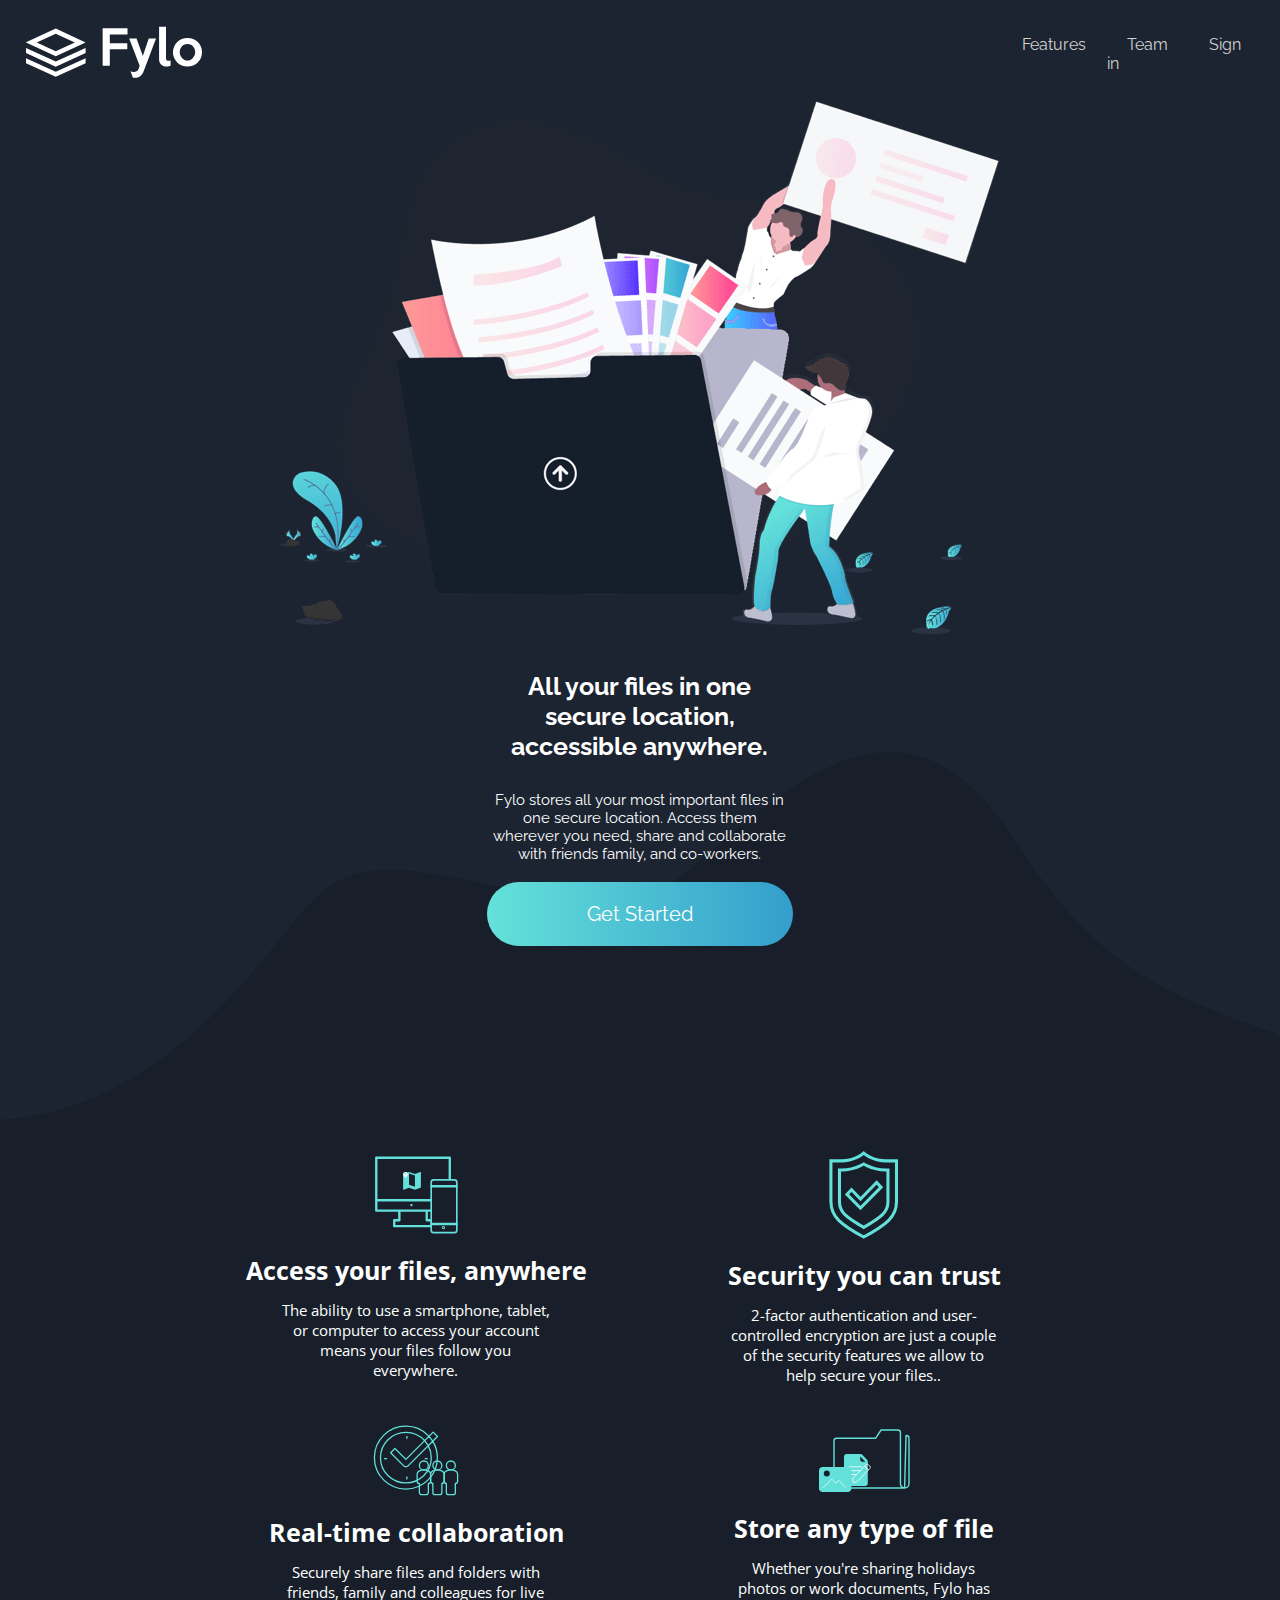
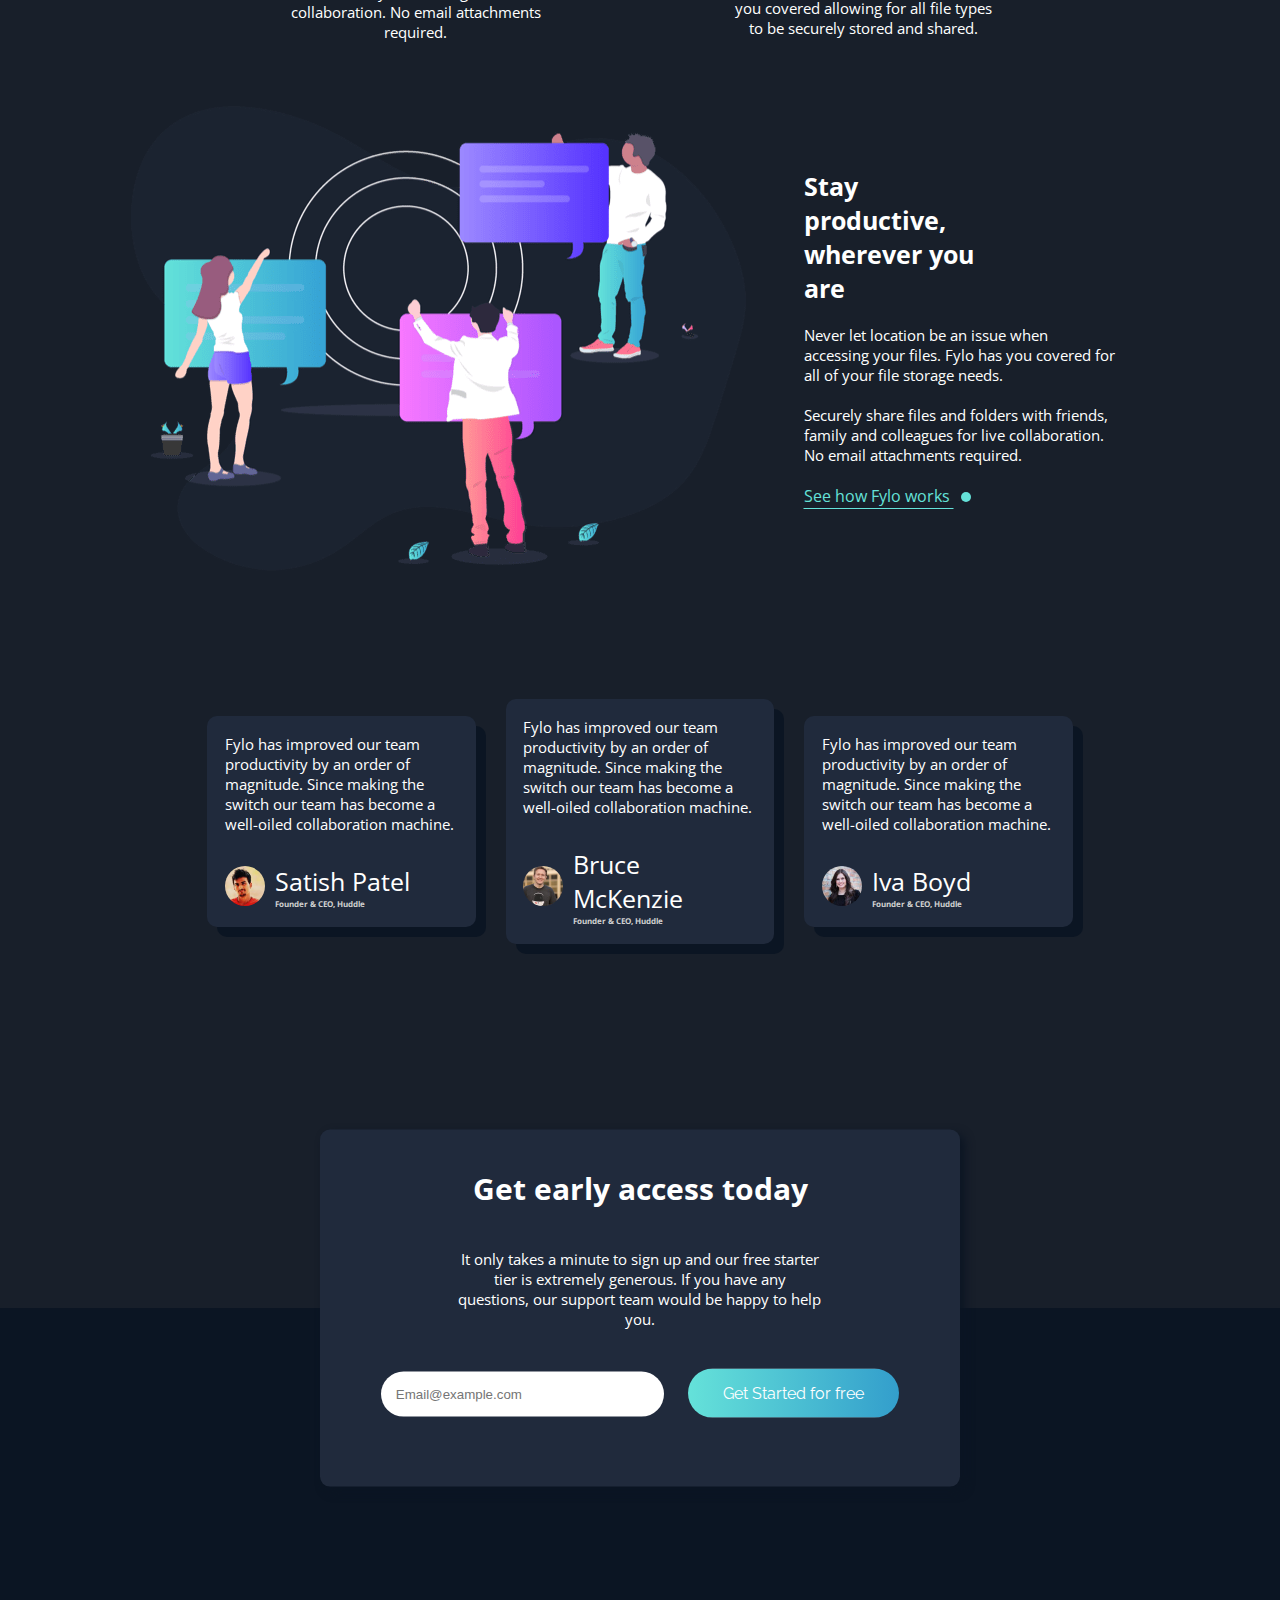
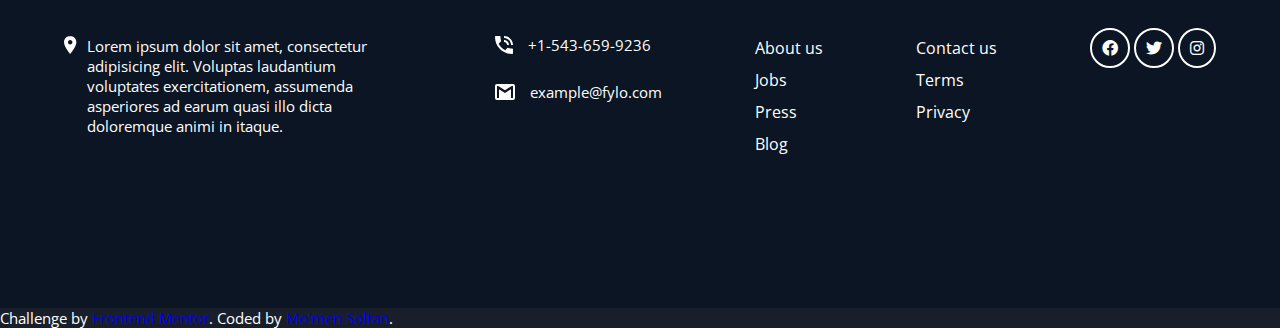
==== pages/index.html @ e9d8b79d "finished html and css" ====
<!DOCTYPE html>
<html lang="en">
<head>
    <meta charset="UTF-8">
    <meta name="viewport" content="width=device-width, initial-scale=1.0">
    <link rel="stylesheet" href="style.css">
    <link rel="stylesheet" href="https://cdnjs.cloudflare.com/ajax/libs/font-awesome/6.0.0-beta3/css/all.min.css">
    <link rel="preconnect" href="https://fonts.googleapis.com">
<link rel="preconnect" href="https://fonts.gstatic.com" crossorigin>
<link href="https://fonts.googleapis.com/css2?family=Raleway:ital,wght@0,100..900;1,100..900&display=swap" rel="stylesheet">
<link rel="preconnect" href="https://fonts.googleapis.com">
<link rel="preconnect" href="https://fonts.gstatic.com" crossorigin>
<link href="https://fonts.googleapis.com/css2?family=Open+Sans:ital,wght@0,300..800;1,300..800&family=Raleway:ital,wght@0,100..900;1,100..900&display=swap" rel="stylesheet">
    <title>Document</title>
</head>
<body>
   <section class="top">
    <nav>
        <div class="logo">
            <img src="../images/logo.svg" alt="logo">
        </div>
        <div class="list">
            <ul style="list-style-type: none;">
                <li>Features</li>
                <li>Team</li>
                <li>Sign in</li>
            </ul>
        </div>
    </nav>

    <section class="illustration">
        <img src="../images/illustration-intro.png" alt="illustration">
        <div class="intro">
            <h2>All your files in one secure location, accessible anywhere.</h2>
            <p>Fylo stores all your most important files in one secure location. Access them wherever you need, share and collaborate with friends family, and co-workers.</p>
        </div>
        
    </section>
    <button class="started">Get Started</button>
   </section>

    <section class="products">
        <div>
            <img src="../images/icon-access-anywhere.svg" alt="">
            <h2>Access your files, anywhere</h2>
            <p>
                The ability to use a smartphone, tablet, or computer to access your account means your 
  files follow you everywhere.
            </p>
        </div>

        <div>
            <img src="../images/icon-security.svg" alt="">
            <h2>Security you can trust</h2>
            <p>2-factor authentication and user-controlled encryption are just a couple of the security 
                features we allow to help secure your files..
            </p>
        </div>

        <div>
            <img src="../images/icon-collaboration.svg" alt="">
            <h2>Real-time collaboration</h2>
            <p>Securely share files and folders with friends, family and colleagues for live collaboration. 
                No email attachments required.
            </p>
        </div>

        <div>
            <img src="../images/icon-any-file.svg" alt="">
            <h2>Store any type of file</h2>
            <p>Whether you're sharing holidays photos or work documents, Fylo has you covered allowing for all 
                file types to be securely stored and shared.
            </p>
        </div>


    </section>

    <section class="productive">
        <img src="../images/illustration-stay-productive.png" alt="">
        <div>
            <h2>Stay productive, wherever you are</h2>
            <p>Never let location be an issue when accessing your files. Fylo has you covered for all of your file 
                storage needs.</p>
            <p>
                Securely share files and folders with friends, family and colleagues for live collaboration. No email 
  attachments required.
            </p>
            <a href="#">See how Fylo works <div></div></a>

            
        </div>
    </section>

    <section class="testimonial">
        <div class="total">
            <div class="outer">
                <p>Fylo has improved our team productivity by an order of magnitude. Since making the switch our team has 
                    become a well-oiled collaboration machine.</p>
                
                <div class="inner">
                    <img src="../images/profile-1.jpg" alt="">
                    <div>
                        <h2>Satish Patel</h2>
                        <h3>Founder & CEO, Huddle</h3>
                    </div>
                </div>
                
            </div>
        </div>

        <div class="total">
            <div class="outer">
                <p>Fylo has improved our team productivity by an order of magnitude. Since making the switch our team has 
                    become a well-oiled collaboration machine.</p>
                
                <div class="inner">
                    <img src="../images/profile-2.jpg" alt="">
                    <div>
                        <h2>Bruce McKenzie</h2>
                        <h3>Founder & CEO, Huddle</h3>
                    </div>
                </div>
                
            </div>
        </div>

        <div class="total">
            <div class="outer">
                <p>Fylo has improved our team productivity by an order of magnitude. Since making the switch our team has 
                    become a well-oiled collaboration machine.</p>
                
                <div class="inner">
                    <img src="../images/profile-3.jpg" alt="">
                    <div>
                        <h2>Iva Boyd</h2>
                        <h3>Founder & CEO, Huddle</h3>
                    </div>
                </div>
                
            </div>
        </div>
    </section>

    
        <section class="access">
            <h2>Get early access today</h2>
            <p>
                It only takes a minute to sign up and our free starter tier is extremely generous. If you have any 
      questions, our support team would be happy to help you.
            </p>
            
            <form action="#">
                <input type="text" placeholder="Email@example.com">
                <button class="started started-2" >Get Started for free</button>
            </form>
            
        </section>
    

    <section class="contact">
       

        <div class="location">
            <img src="../images/icon-location.svg" alt="">
            <p>
                Lorem ipsum dolor sit amet, consectetur adipisicing elit. Voluptas laudantium voluptates exercitationem, assumenda asperiores ad earum quasi illo dicta doloremque animi in itaque.
            </p>
        </div>

        <div class="call">
            <div>
                <img src="../images/icon-phone.svg" alt="">
                <p>+1-543-659-9236</p>
            </div>
            <div>
                <img src="../images/icon-email.svg" alt="">
                <p>example@fylo.com</p>
            </div>
        </div>


        <div class="list-2">
            <ul style="list-style-type: none;">

                
                <li><a href="#">About us</a></li>
                
                <li><a href="#">Jobs</a></li>
                
                <li><a href="#">Press</a></li>
                
                <li><a href="#">Blog</a></li>


            </ul>
        </div>

        <div class="list-2">
            <ul style="list-style-type: none;">

                <li><a href="#">Contact us</a></li>

                <li><a href="#">Terms</a></li>

                <li><a href="#">Privacy</a></li>

            </ul>
        </div>

        <div class="icons">
            <i class="fa-brands fa-facebook social"></i>
            <i class="fa-brands fa-twitter social" ></i>
            <i class="fa-brands fa-instagram social"></i>

        </div>


    </section>

    <footer>
        <p class="attribution">
          Challenge by <a href="https://www.frontendmentor.io?ref=challenge" target="_blank">Frontend Mentor</a>. 
          Coded by <a href="#">Mo'men Soltan</a>.
        </p>
      </footer>
</body>
</html>
---- pages/style.css ----
*{
    padding: 0px;
    margin: 0px;
}
body {
    background-color: hsl(218, 28%, 13%);
    font-family: 'open sans';
}
h2{
    color: white;
    font-weight: 700;
    font-size: 25px;
}
p{
    color: white;
    font-weight: 400;
    font-size: 15px;
}

.top{
    
    background: url(../images/bg-curvy-desktop.svg) no-repeat center bottom / contain   hsl(217, 28%, 15%);/*new*//*shorthand ,left-right ,top-bottom, cover contain auto*/
    padding: 2%;
    font-family: 'Raleway';
    text-align: center;
    height: 1100px;
}
nav{
    display: flex;
    justify-content: space-between;
    align-items: center;

}
.list {
    width: 20%;
}
.list ul li{
    display: inline;
    color: rgb(209, 209, 209);
    margin-right: 15%;
    font-weight: 400;
}
.illustration {
    margin: auto;
    width: 40%;
    height: 800px;
    display: flex;
    flex-wrap: wrap;
    justify-content: center;
    align-items: center;
    color: white;
    font-family: 'Raleway';
    font-size: 14px;
    
}
.intro{
    text-align: center;
    width: 60%;
    text-wrap: pretty;

}
.intro h2 {
    margin-bottom: 30px;
    display: inline-block;
    font-weight: 700;
}
.intro p {
    font-weight: 400;
}
.started {
     /* margin: auto; *//*not needed because .top has text-align center*/
    font-family: 'Raleway';
    border: none;
    border-radius: 40px;
    font-size: 20px;
    color: white;
    padding: 20px 100px;
    background-image: linear-gradient(to right ,hsl(176, 68%, 64%),hsl(198, 60%, 50%));
    margin-bottom: 30px;
    
}
/*styling products*/
.products {
    display: flex;
    text-align: center;
    width: 100%;
    
    flex-wrap: wrap;
    justify-content: center;
    align-items: center;
    color: white;
    row-gap: 40px;
}
.products div {
    width: 35%;
}
.products h2 {
    margin: 3% 0%;
}
.products p {
    width: 60%;
    margin: auto;
}
.productive {
    
    margin: auto;
    width: fit-content;
    color: white;
    display: flex;
    align-items: center;
    justify-content: center;
    padding: 5%;
    box-sizing: border-box;
    
}
.productive div {
    width: 30%;
  margin-left: 5%;
}
.productive div h2 {
    width: 50%;
}
.productive div p {
    margin:20px 0px;
    width: 90%;
    text-wrap: pretty;
}
.productive div a {
    color: hsl(176, 68%, 64%);
    text-decoration: underline;
    text-underline-offset: 6px;/*new*/
}
.productive div a div {
    display: inline-block;
    width: 10px;
    height: 10px;
    border-radius: 50%;
    background-color:  hsl(176, 68%, 64%);
    margin-left: 7px;
    
}

/*styling testimonial*/
.testimonial {
    width: 90%;
    padding: 5% 10%;
    display: flex;
    flex-wrap: wrap;
    justify-content: space-around;
    align-items: center;
    box-sizing: border-box;
    color: white;
    margin: auto;
    margin-bottom: 300px;

}

.total {
    width: 30%;
    background-color: hsl(219, 30%, 18%);
    padding: 2%;
    box-sizing: border-box;
    border-radius: 10px;
    box-shadow: 10px 10px  hsl(216, 53%, 9%);
}
.total img {
    width: 40px;
    border-radius: 50%;
    margin-right: 10px;
    
}
.inner {
    display: flex;
    align-items: center;
    font-size: 9px;
    margin-top: 30px;
}
.inner h2 {
    font-weight: 400;
}
.inner h3 {
    color: rgb(209, 209, 209);
    font-size: 8px;
}
/*styling access*/
.float {
    width: 100%;
    position: relative;
}
.access {
    width: fit-content;
    margin: auto;
    padding: 3%;
    text-align: center;
    background-color: hsl(219, 30%, 18%);
    border-radius: 10px;
    box-shadow: 5px 5px 10px hsl(216, 53%, 9%);

   
    
    /*making the float effect*//*here we need to make it absolute so that its original location isnt reserved*//*will also overlap*/
    position: absolute;
    left: 50%;
    /* top: 50%; *//*if uncommented : centers elements at the beginning of page , other wise overlaps its current location*/
    transform: translate(-50%,-50%);/*used to center an element in x and y without knowing element dimensions*/
    
}
.access h2 {
    font-size: 30px;
}
.access p{
    
    margin: 40px auto;
    width: 65%;
    text-wrap: wrap;
    
}
.started-2{
    font-size: medium;
    padding: 15px 35px;

}
.access form input[type='text']{/*important*/
    width: 45%;
    padding: 15px;
    border-radius: 40px;
    border: none;
    margin-right: 20px;
}
.contact {
    width: 100%;
    height: 600px;
    padding: 10% 5%;
    display: flex;
    justify-content: space-between;
    align-items: first baseline;/*very important*/
    background-color:hsl(216, 53%, 9%) ;
    box-sizing: border-box;
  
}
.location {
    margin-top: 200px;
    width: 28%;
    display: flex;
    align-items: center;
    justify-content: center;
  
}

.location p{
    
    
    text-wrap: wrap;
}
.location img {
    align-self: flex-start;/*new very important*/
    margin-right: 10px;
}
.call div{
    display: flex;
    justify-content: flex-start;/*important*/
    align-items: center;
    
}
.call div img {
   
    margin: 15px 15px;
}

.list-2 ul li a {
    text-decoration: none;
    color: white;
   
}
.list-2 ul li {
    margin-bottom: 10px;
}
.social {
    
    color: white;
    padding: 10px;
    border: solid white 2px;
    border-radius: 50%;
    box-sizing: border-box;
}
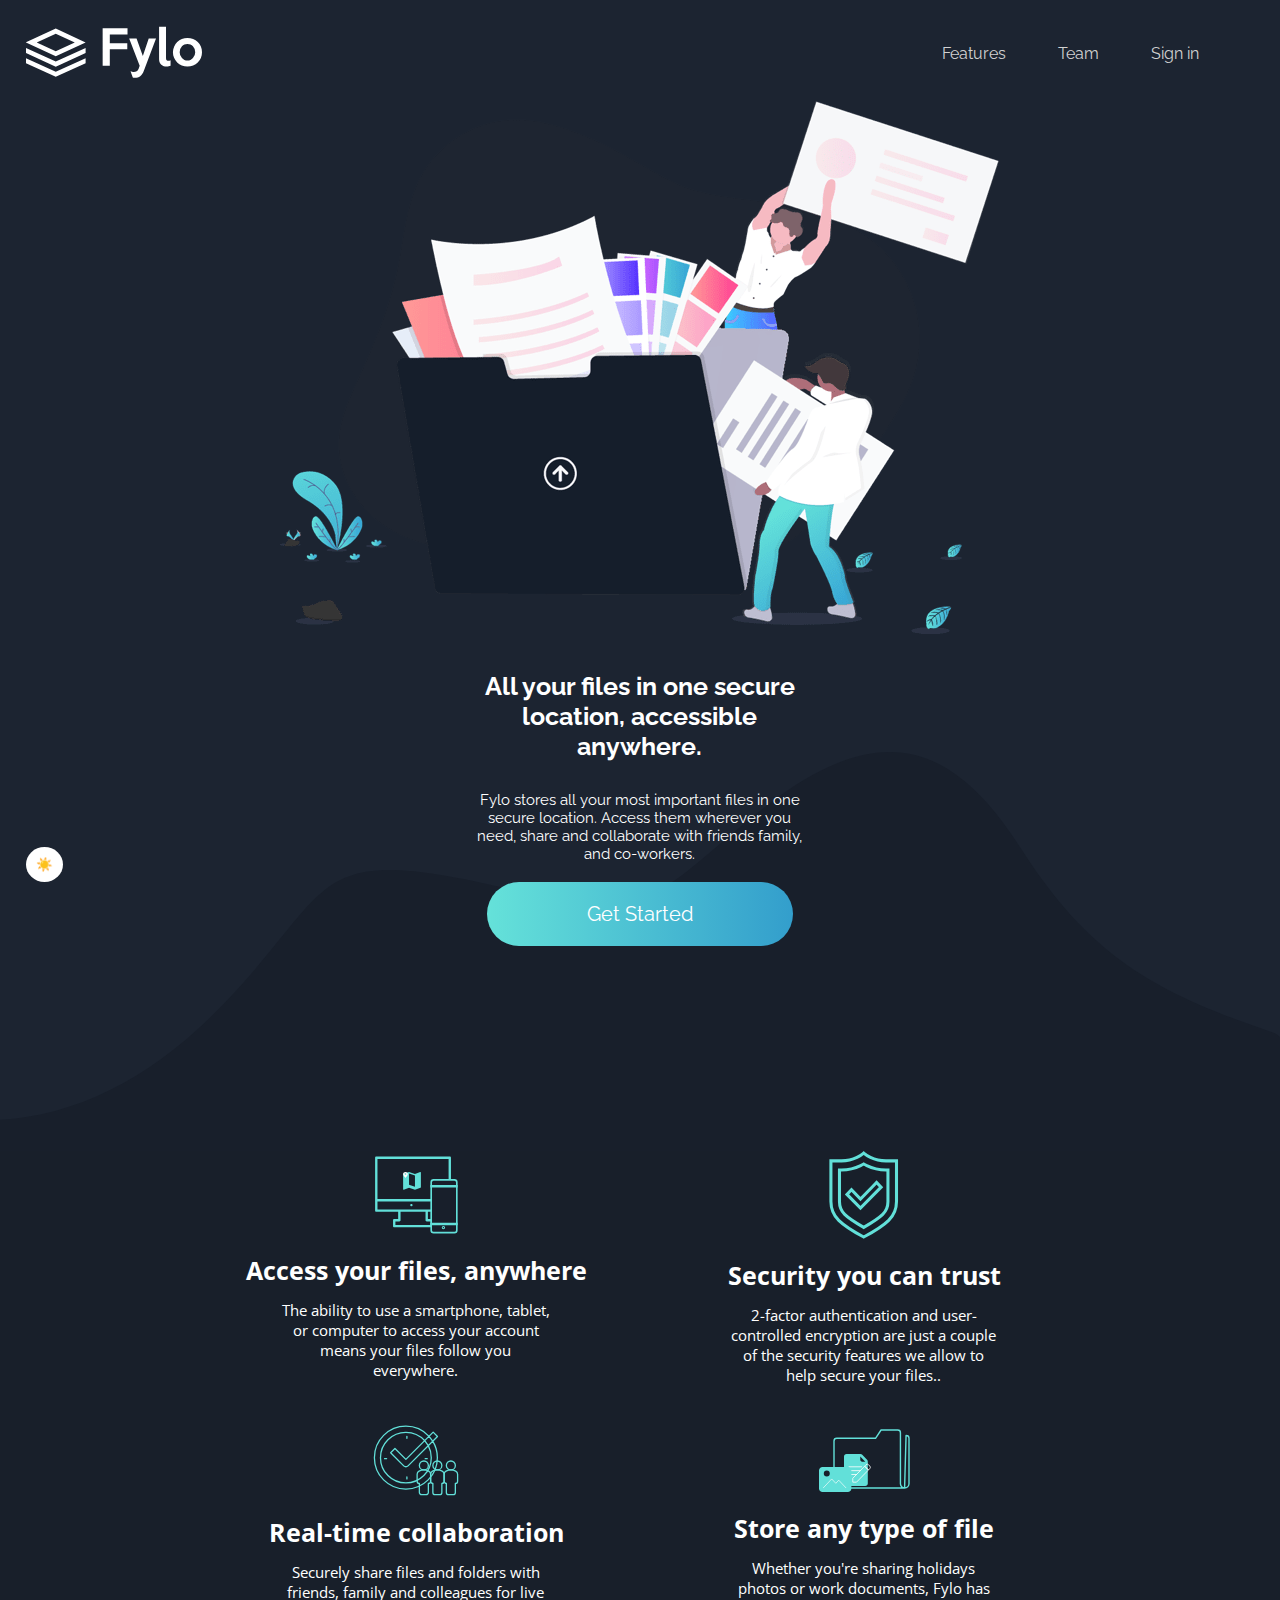
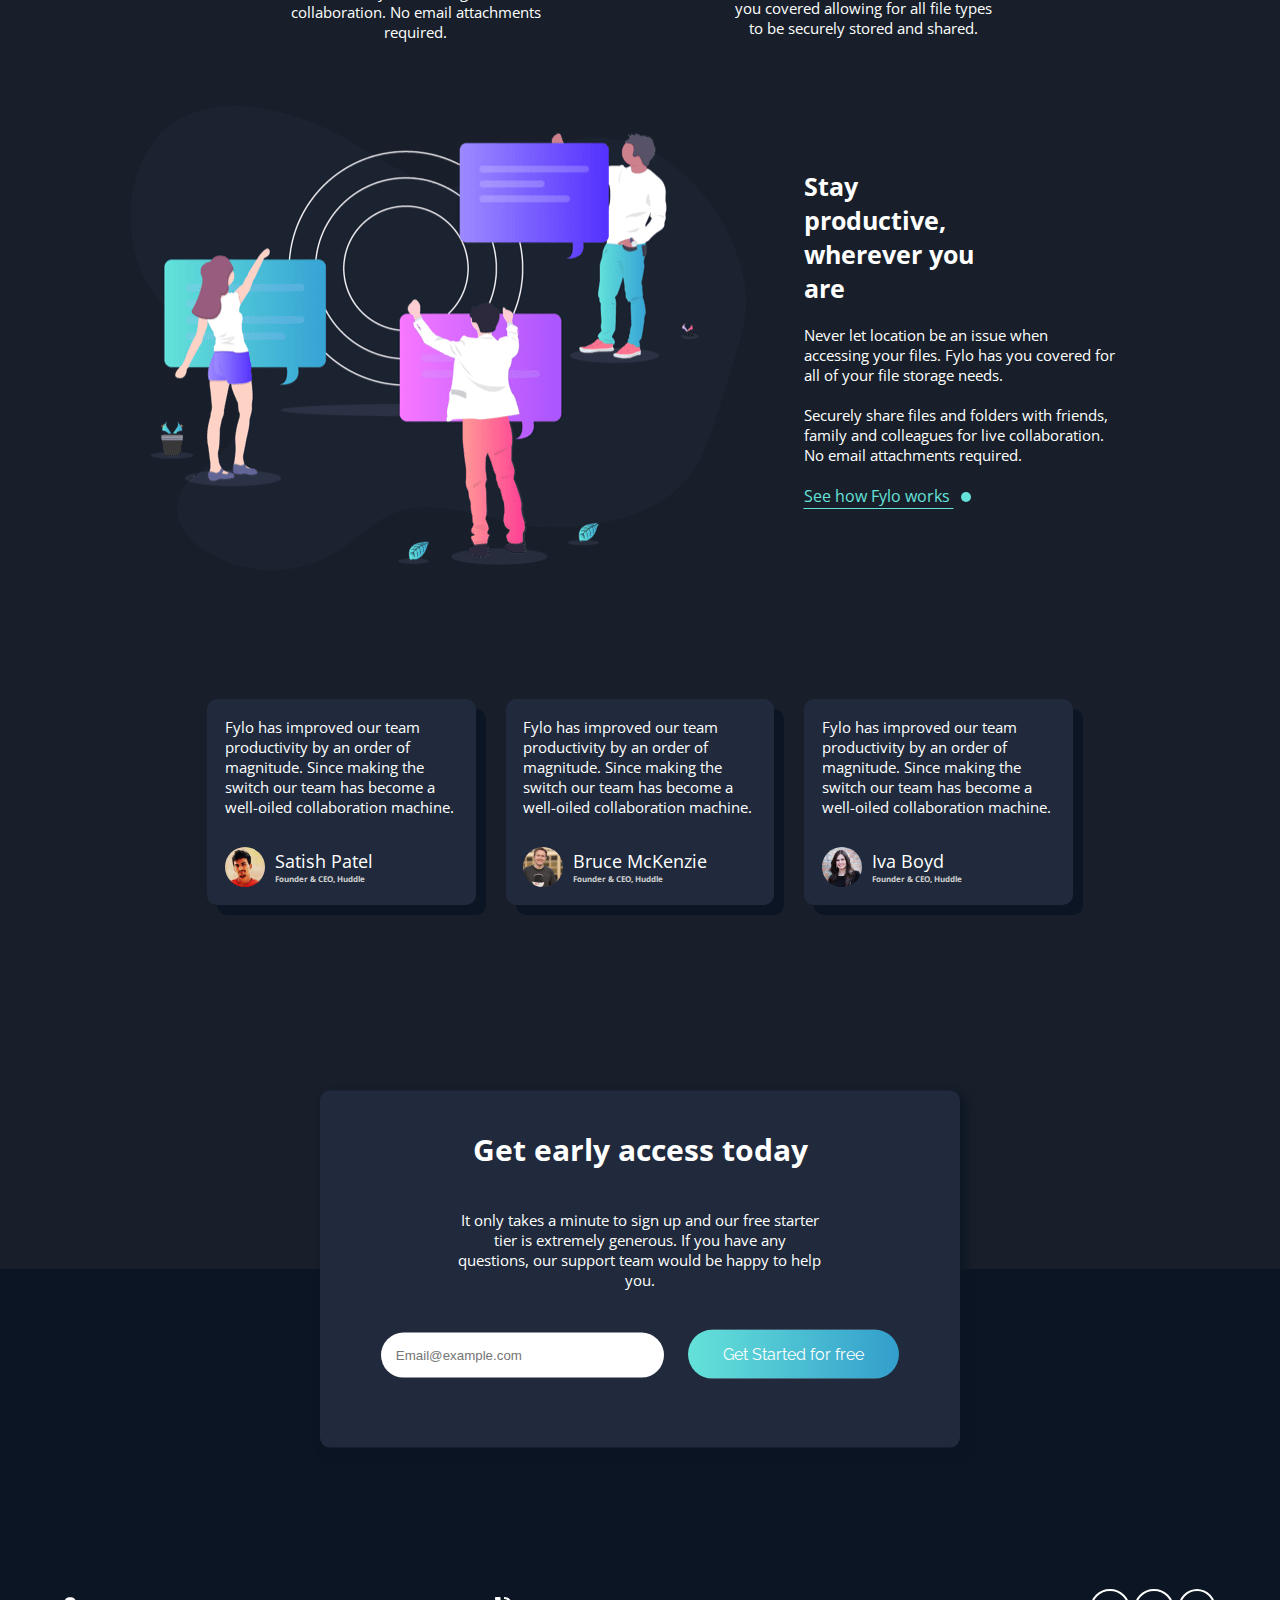
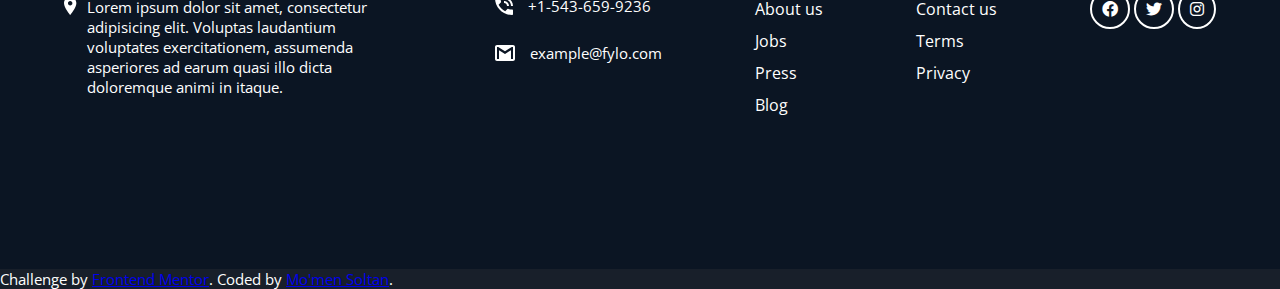
==== commit caa1ae77: "added js additions and implemented responsive design" ====
--- a/pages/index.html
+++ b/pages/index.html
@@ -14,6 +14,8 @@
     <title>Document</title>
 </head>
 <body>
+    <button class="dark">☀️</button>
+    <a href="#"><i class="fa-solid fa-arrow-up back"></i></a>
    <section class="top">
     <nav>
         <div class="logo">
@@ -224,5 +226,7 @@
           Coded by <a href="#">Mo'men Soltan</a>.
         </p>
       </footer>
+      
 </body>
+<script src="script.js"></script><!--not pages/script-->
 </html>--- a/pages/style.css
+++ b/pages/style.css
@@ -5,6 +5,7 @@
 body {
     background-color: hsl(218, 28%, 13%);
     font-family: 'open sans';
+    transition: all 1s ease-in-out;
 }
 h2{
     color: white;
@@ -24,6 +25,10 @@
     font-family: 'Raleway';
     text-align: center;
     height: 1100px;
+    transition: background-color 1s ease-in-out;
+}
+.top.dark-mode{
+    background-color: hsl(198, 60%, 50%);
 }
 nav{
     display: flex;
@@ -282,4 +287,264 @@
     border: solid white 2px;
     border-radius: 50%;
     box-sizing: border-box;
-}+}
+/*styling back to top*/
+.back {
+    padding :10px;
+    background-color: white;
+    color: black;
+    border-radius: 50%;
+    opacity: 0;
+    transition: all  0.5s ease-in-out;
+    position: fixed;
+    bottom: 2%;
+    right: 2%;
+}
+.back.visible{
+    opacity: 1;
+    transform: translate(5px,0px);
+}
+/*styling dark mode*//*styling only applied to .top class*/
+.dark {
+    padding: 10px;
+    border: none;
+    border-radius: 50%;
+    background-color: white;
+    position: fixed;
+    bottom: 2%;
+    left: 2%;
+}
+.dark:hover {
+    cursor: pointer;
+}
+/* body.dark-mode{
+    background-color: hsl(198, 60%, 50%);
+    color: black;
+} */
+
+/*----------------------------------------------------------------------------------------------------------------------*/
+/*testing responsive design*/ /*popular breakpoints*/
+/* Extra small devices (phones, less than 576px) */
+@media screen and (max-width: 599.98px)/*we could specify min width only but in each one */ {
+   
+    .list{
+      width: 55%;
+    }
+    .intro {
+      width: 100%;
+      
+    }
+    .intro h2 {
+        font-size: 15px;
+    }
+    .intro p {
+        font-size: 15px;
+    }
+    .inner h2 {
+      font-size: 10px;
+    }
+    .illustration img{
+        width: 400px;
+    }
+    .illustration {
+        width:80%;
+    }
+
+    .access {
+      width: 80%;
+    }
+    .access h2 {
+        font-size: 15px;
+    }
+    .access p {
+        font-size: 10px;
+    }
+    .started-2{
+        font-size: 9px;
+        
+    }
+    .access form input[type='text']{/*important*/
+        padding: 12px;
+    }
+    .productive img {
+        width: 50%;
+    }
+    .productive div{
+        width: 50%;
+    }
+    .products div{
+        width:100%
+    }
+    .total{
+        width: 75%;
+        margin-bottom: 15px;
+    }
+    .outer p {
+        font-size: 15px;
+    }
+    .inner div{
+        font-size: 15px;
+    }
+    .contact {
+        height: 500px;
+        align-items: first baseline;
+    }
+    .contact div{
+        font-size: 7px;
+    }
+    .location p {
+        font-size: 7px;
+    }
+    .call div p {
+        font-size: 7px;
+    }
+    .list ul li{
+        
+        margin-right: 10%;
+       
+    }
+  }
+  
+  /* Small devices (phones, 576px and up) */
+  @media screen and (min-width: 600px) and (max-width: 767.98px) {
+    
+    .list{
+      width: 55%;
+    }
+    .intro {
+      width: 100%;
+      
+    }
+    .intro h2 {
+        font-size: 15px;
+    }
+    .intro p {
+        font-size: 15px;
+    }
+    .inner h2 {
+      font-size: 10px;
+    }
+    .illustration img{
+        width: 500px;
+    }
+
+    .access {
+      width: 85%;
+    }
+    .productive img {
+        width: 50%;
+    }
+    .productive div{
+        width: 50%;
+    }
+    .products div{
+        width:100%
+    }
+    .total{
+        width: 75%;
+        margin-bottom: 15px;
+    }
+    .outer p {
+        font-size: 15px;
+    }
+    .inner div{
+        font-size: 15px;
+    }
+    .contact {
+        height: 500px;
+        align-items: first baseline;
+    }
+    .contact div{
+        font-size: 7px;
+    }
+    .location p {
+        font-size: 7px;
+    }
+    .call div p {
+        font-size: 7px;
+    }
+    .list ul li{
+        
+        margin-right: 10%;
+       
+    }
+    
+  }
+  
+  /* Medium devices (tablets, 768px and up) */
+  @media screen and (min-width: 768px) and (max-width: 991.98px) {
+   
+    .list{
+      width: 42%;
+    }
+    .intro {
+      width: 85%;
+    }
+    .inner h2 {
+      font-size: 10px;
+    }
+
+    .access {
+      width: 70%;
+    }
+    .productive img {
+        width: 60%;
+    }
+    
+   
+  }
+  
+  /* Large devices (desktops, 992px and up) */
+  @media screen and (min-width: 992px) and (max-width: 1199.98px) {
+      /* .top{
+          background-color: aqua;
+      }   */
+      .list{
+        width: 32%;
+      }
+      .intro {
+        width: 85%;
+      }
+      .inner h2 {
+        font-size: 16px;
+      }
+
+      .access {
+        width: 60%;
+      }
+     
+  }
+
+  
+   /*Extra large devices (large desktops, 1200px and up)*/
+  @media screen and (min-width: 1200px) and (max-width: 1534.98px) {
+     /* .top{
+          background-color: aqua;
+      }   */
+      .list {
+        width: 26%;
+      }
+      .intro {
+        width: 70%;
+      }
+      .inner h2 {
+        font-size: 18px;
+      }
+    
+  }
+   
+  /*1920x1080*/
+  @media screen and (min-width: 1535px) and (max-width: 1920px) {
+    /* .top{
+         background-color: aqua;
+     }  */
+
+     .list {
+        width: 22%;
+     }
+     .intro {
+        width: 65%;
+     }
+   
+ }
+  